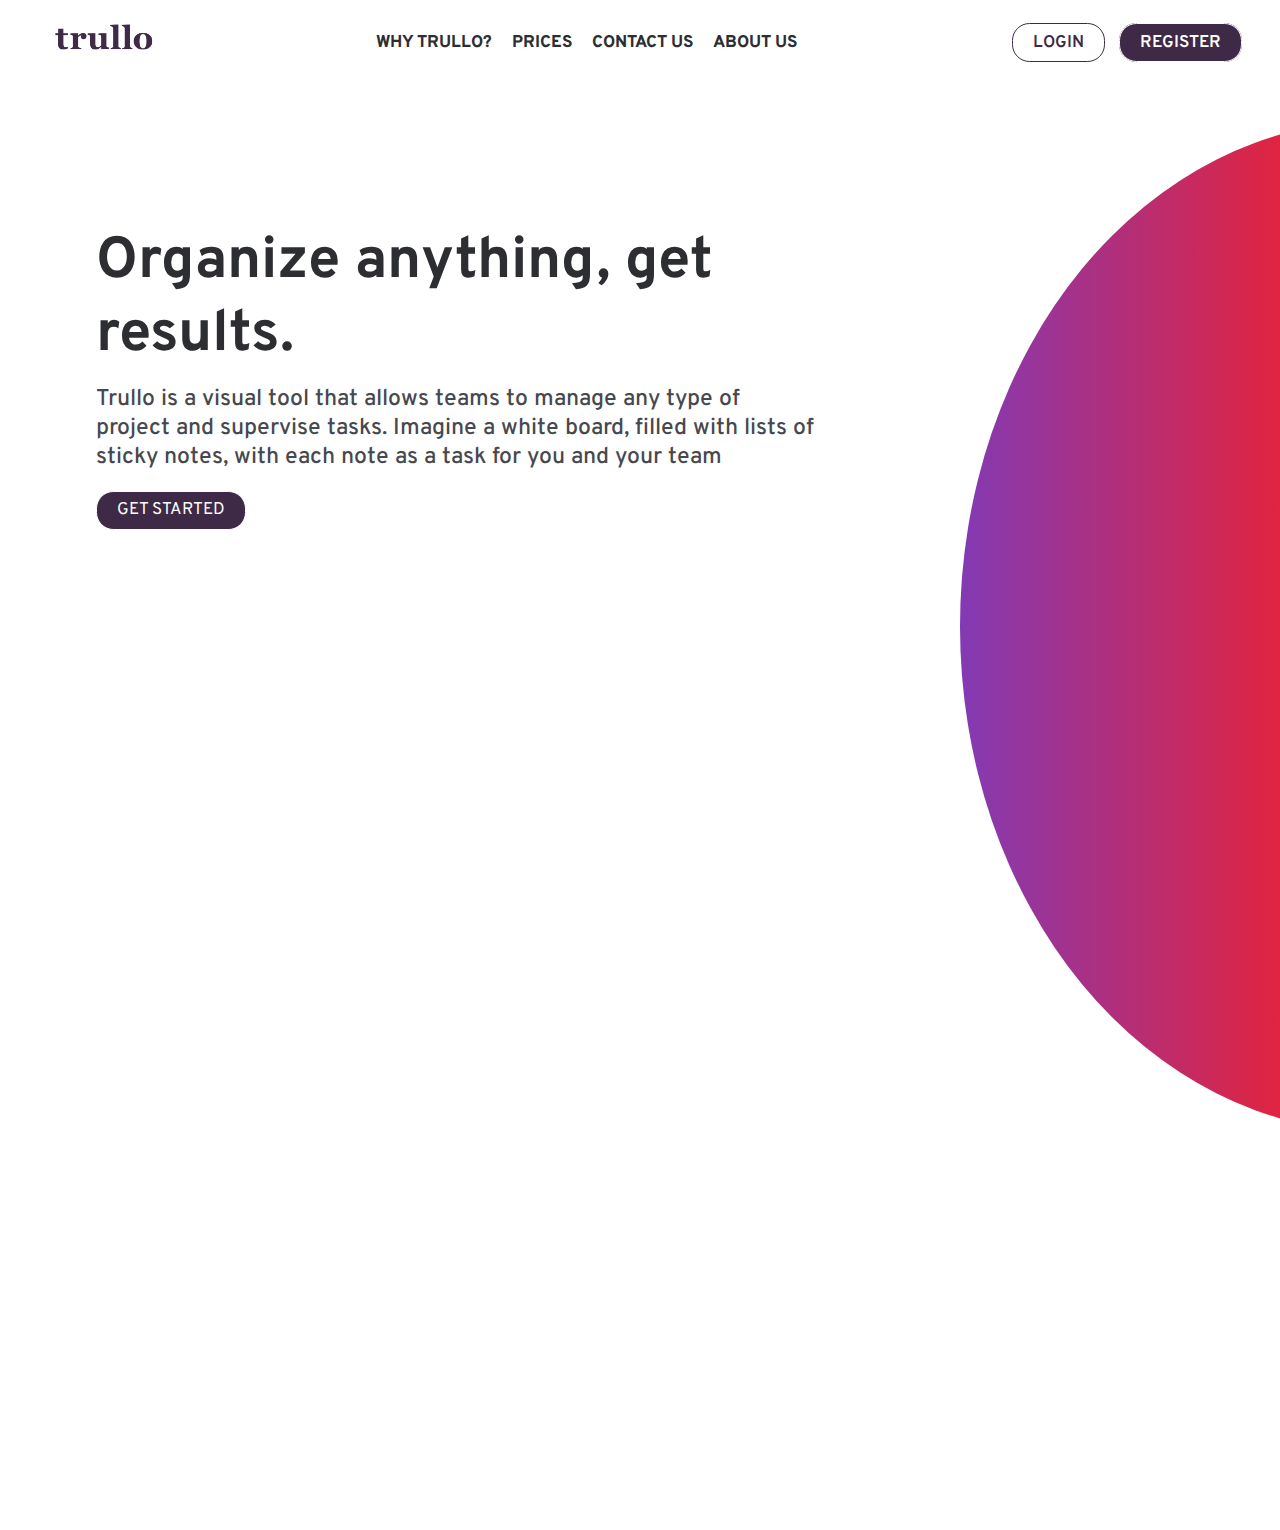
==== index.html @ 257ad3c6 "changes" ====
<!DOCTYPE html>
<html lang="en">
<head>
    <meta charset="UTF-8">
    <meta http-equiv="X-UA-Compatible" content="IE=edge">
    <meta name="viewport" content="width=device-width, initial-scale=1.0">
    <link rel="preconnect" href="https://fonts.googleapis.com">
    <link rel="preconnect" href="https://fonts.gstatic.com" crossorigin>
    <link href="https://fonts.googleapis.com/css2?family=Overpass:wght@100;200;300;400&display=swap" rel="stylesheet">
    <link rel="stylesheet" href="style.css">
    <link rel="icon" href="assets/tlogo.png">
    <title>Home - Trullo</title>

</head>
<body>
    <header class="header">
        <div class="logo">
            <a href="index.html">
                <img src="./assets/trullo-logo.png" alt="trullo-logo">
            </a>
        </div>
        <nav>
            <ul class="nav-links">
                <li><a href="html/why.html">WHY TRULLO?</a></li>
                <li><a href="html/prices.html">PRICES</a></li>
                <li><a href="html/contact.html">CONTACT US</a></li>
                <li><a href="html/about.html">ABOUT US</a></li>
            </ul> 
        </nav>
        <div class="buttons">
            <a href="html/log-in.html" class="log-in-btn">LOGIN</a>
            <a href="html/sign-in.html" class="sign-in-btn">REGISTER</a>
        </div>
    </header>
    </nav>
    <main>
    <div class="main">
        <div class="titles">
        <h1 class="title">Organize anything, get<br>results.</h1>
        <p class="subtitle">Trullo is a visual tool that allows teams to manage any type of<br>project and supervise tasks. Imagine a white board, filled with lists of<br>sticky notes, with each note as a task for you and your team</p>
        <a href="" class="get-btn">GET STARTED</a>
        </div>
        <div class="circle"></div>
        <div class="bar"></div>
    </div>
    </main>
</body>
</html>
---- style.css ----
* {
    box-sizing: border-box;
    padding: 0;
    margin: 0;
    font-size: 17px;
}

body {
    font-family: 'Overpass', sans-serif;
    overflow-y: hidden; 
    overflow-x: hidden; 
    
}

.header {
    display: flex;
    justify-content: space-between;
    align-items: center;
    height: 85px;
    padding: 5px 3%;
}
.header .logo a img{
    height: 87.5px;
    width: auto;
}

.header .logo {
    cursor: pointer;
}
#nav-links li a{
    font-size: 20px;
}

a:visited, a:active, a:link, .nav-links{
    list-style: none;
    text-decoration: none;
}
.nav-links li{
    margin: 0 10px;

}
.nav-links li a {
    color: #2d2e32;
    font-weight: 750;
}

.nav-links li a:hover{
    color: #919296;
    transition: .3s;


}


.nav-links{
    display: flex;
    text-decoration: none;
}

.log-in-btn{
    font-weight: 600;
    color: #3e2a46;
    padding: 7.5px;
    padding-left: 20px;
    padding-right: 20px;
    margin-right: 10px;
    border: 1px solid #3e2a46;
}

.log-in-btn:hover{
    background-color: #3e2a46;
    color: #ffffff;
    transition: .3s;
}

.sign-in-btn {
    font-weight: 600;
    color: #ffffff;
    padding: 7.5px;
    padding-left: 20px;
    padding-right: 20px;
    background-color: #3e2a46;
    border: 1px solid;
}

.sign-in-btn:hover{
    color: #3e2a46;
    background-color: #ffffff;
    transition: .3s;
    border: 1px solid #3e2a46;

}


.get-btn {
    font-weight: 400;
    color: #ffffff;
    padding: 6px 27.5px;
    background-color: #3e2a46;
    border: 1px solid;
    border-radius: 17.5px;
    margin-left: 7.5%;  
    display:inline-block;
    margin-top: 1.5%;
    padding: 7.5px;
    padding-left: 20px;
    padding-right: 20px;
}

.get-btn:hover{
    color: #3e2a46;
    background-color: #ffffff;
    transition: .3s;
    border: 1px solid #3e2a46;
}


.sign-in-btn, .log-in-btn {
    border-radius: 17.5px;
}


.main{
    position: relative;
    overflow: hidden;

}


.title{
    font-size: 58px;
    color: #2d2e32;
    margin-top: 11%;
    margin-left: 7.5%;  
}

.title2{
  font-size: 45px;
  color: #2d2e32;
  margin-left: 15%;  
  position: absolute
}


.subtitle{
    font-weight: 500;
    font-size: 23px;
    color: #46484E;
    margin-left: 7.5%;
    margin-top: 1%;
}

.subtitle2{
    font-weight: 500;
    font-size: 23px;
    color: #46484E;
    margin-left: 7.5%;
    line-height: 31px;
    margin-top: 1%;
}

.subtitle3{
  font-weight: 500;
  font-size: 22.5px;
  color: #46484E;
  margin-left: 15%;
  position: absolute;
  margin-top: 12.5%;
}

.circle {
    background: rgb(131,58,180);
    background: linear-gradient(90deg, rgba(131,58,180,1) 0%, rgba(253,29,29,1) 50%, rgba(252,176,69,1) 100%);
    border-radius: 50%;
    height: 70%;
    width: 65%;
    position: absolute; left: 75%; top: 2.5%;
    overflow: hidden;
}

.img{
    position: absolute; left: 53%; top: 7.5%;
    z-index: 50;


}


.bar{
    height: 1000px;
}

.form-cn{
  position: relative;
}

.form-contact{
  position: absolute; left: 10%;
  width:340px;
  height:440px;
  background:#ffffff;
  border-radius:22.5px;
  box-shadow:0 0 15px -7.5px#000;
  margin-top: 6%;
  margin-left: 35%;
  margin-right: auto;
  padding:20px 30px;
  max-width:calc(100vw - 40px);
  box-sizing:border-box;
  position:relative
}

.h2-cn{
  margin:10px 0;
  padding-bottom:10px;
  width:180px;
  color:#3e2a46;
  border-bottom:3px solid #3e2a46;
}

.input-cn{
  width:100%;
  padding:10px;
  box-sizing:border-box;
  background:none;
  outline:none;
  resize:none;
  border:0;
  transition:all .3s;
  border-bottom:2px solid #3e2a46
}

.input-cn:focus{
  border-bottom:2px solid #78788c
}

.p-cn:before{
  content:attr(type);
  display:block;
  margin:28px 0 0;
  font-size:14px;
  color:#3e2a46
}

.btn-cn{
  margin-top: 10%;
  margin-left: 20%;
}


























/* Pagina de Precios */

.containerp{
    display: flex;
    align-items: center;
    justify-content: center;
    min-height: 90vh;
}

.wrapper{
  max-width: 1090px;
  width: 100%;
  margin: auto;
  display: flex;
  flex-wrap: wrap;
  justify-content: space-between;
}
.wrapper .table{
  background: #fff;
  width: calc(33% - 20px);
  padding: 30px 30px;
  position: relative;
  box-shadow: 0 5px 10px rgba(0,0,0,0.3);
  text-align: center;
  border-radius: 25px;
}
.table .price-section{
  display: flex;
  justify-content: center;
}
.table .price-area{
  height: 120px;
  width: 120px;
  border-radius: 50%;
  padding: 2px;
}

.aj_p{
  text-align: center;
}

p.aj_des {
  color: grey;
  padding-bottom: 30px;
  font-size: 14px;
}

.table.premium {
  margin: -20px;
}

.premium_all {
  padding-top: 22px;
}

.price-area .inner-area{
  height: 100%;
  width: 100%;
  line-height: 117px;
  text-align: center;
  color: #fff;
  position: relative;
}

.price-area .inner-area .text{
  font-size: 25px;
  font-weight: 400;
  position: absolute;
  top: -10px;
  left: 5px;
}

.price-area .inner-area .price{
  font-size: 45px;
  font-weight: 500;
  margin-left: 16px;
}

.table .package-name{
  width: 100%;
  height: 2px;
  margin :35px 0;
  position: relative;
}

.table .features li{
  margin-bottom: 15px;
  list-style: none;
  display: flex;
  justify-content: space-between;
}

.features li .list-name{
  font-size: 17px;
  font-weight: 400;
}

.features li .icon{
  font-size: 15px;
}

.features li .icon.check{
  color: #3e2a46;
}

.features li .icon.cross{
  color: #3e2a46;
}

.table .btn{
  width: 100%;
  display: flex;
  justify-content: center;
}

.table .btn button{
  width: 80%;
  height: 50px;
  color: #fff;
  font-size: 20px;
  font-weight: 500;
  border: none;
  outline: none;
  border-radius: 25px;
  cursor: pointer;
  transition: all 0.3s ease;
}

.table .btn button:hover{
  border-radius: 17.5px;
}

.basic ::selection,
.basic .price-area,
.basic .inner-area,
.basic .head_tab h2{
  color:#3e2a46;
}

.basic .btn button{
  background: #3e2a46;
  color: #fff;
  margin-top: -75px;
}

.basic .btn button:hover{
  background: #805991;
  color: #fff;
}

.premium ::selection,
.premium .price-area,
.premium .inner-area,
.premium .head_tab h2{
  color:#3e2a46;
}

.premium .btn button{
  background: #3e2a46;
  color: #fff;
  margin-top: -75px;
}

.premium .btn button:hover{
  background: #805991;
  color: #fff;
}

.ultimate ::selection,
.ultimate .price-area,
.ultimate .inner-area,
.ultimate .head_tab h2{
  color:#3e2a46;
}

.ultimate .btn button{
  background: #3e2a46;
  color: #fff;
  margin-top: -75px;
}

.ultimate .btn button:hover{
  background: #805991;
  color: #fff;
}

@media (max-width:756px){
  .wrapper .table{
    width: 100%;
  }

  .table.premium{
    margin: 40px 0px;
  }
  .table.ultimate{
    margin: 0px;
  }
}

::selection{
  color:#fff;
}

.table .ribbon{
  width: 150px;
  height: 150px;
  position: absolute;
  top: -10px;
  left: -10px;
  overflow: hidden;
}

.table .ribbon::before,
table .ribbon::after{
  position: absolute;
  content: "";
  z-index: -1;
  display: block;
  border: 7px solid #3e2a46;
  border-top-color: transparent;
  border-left-color: transparent;
}

.table .ribbon::before{
  top: 0px;
  right: 15px;
}

.table .ribbon::after{
  bottom: 15px;
  left: 0px;
}

.table .ribbon span{
  position: absolute;
  top:30px;
  right: 0;
  transform: rotate(-45deg);
  width: 200px;
  background: #3e2a46;
  padding: 10px 0;
  color: #fff;
  text-align: center;
  font-size: 17px;
  box-shadow: 0 5px 10px rgba(0,0,0,0.5);
}
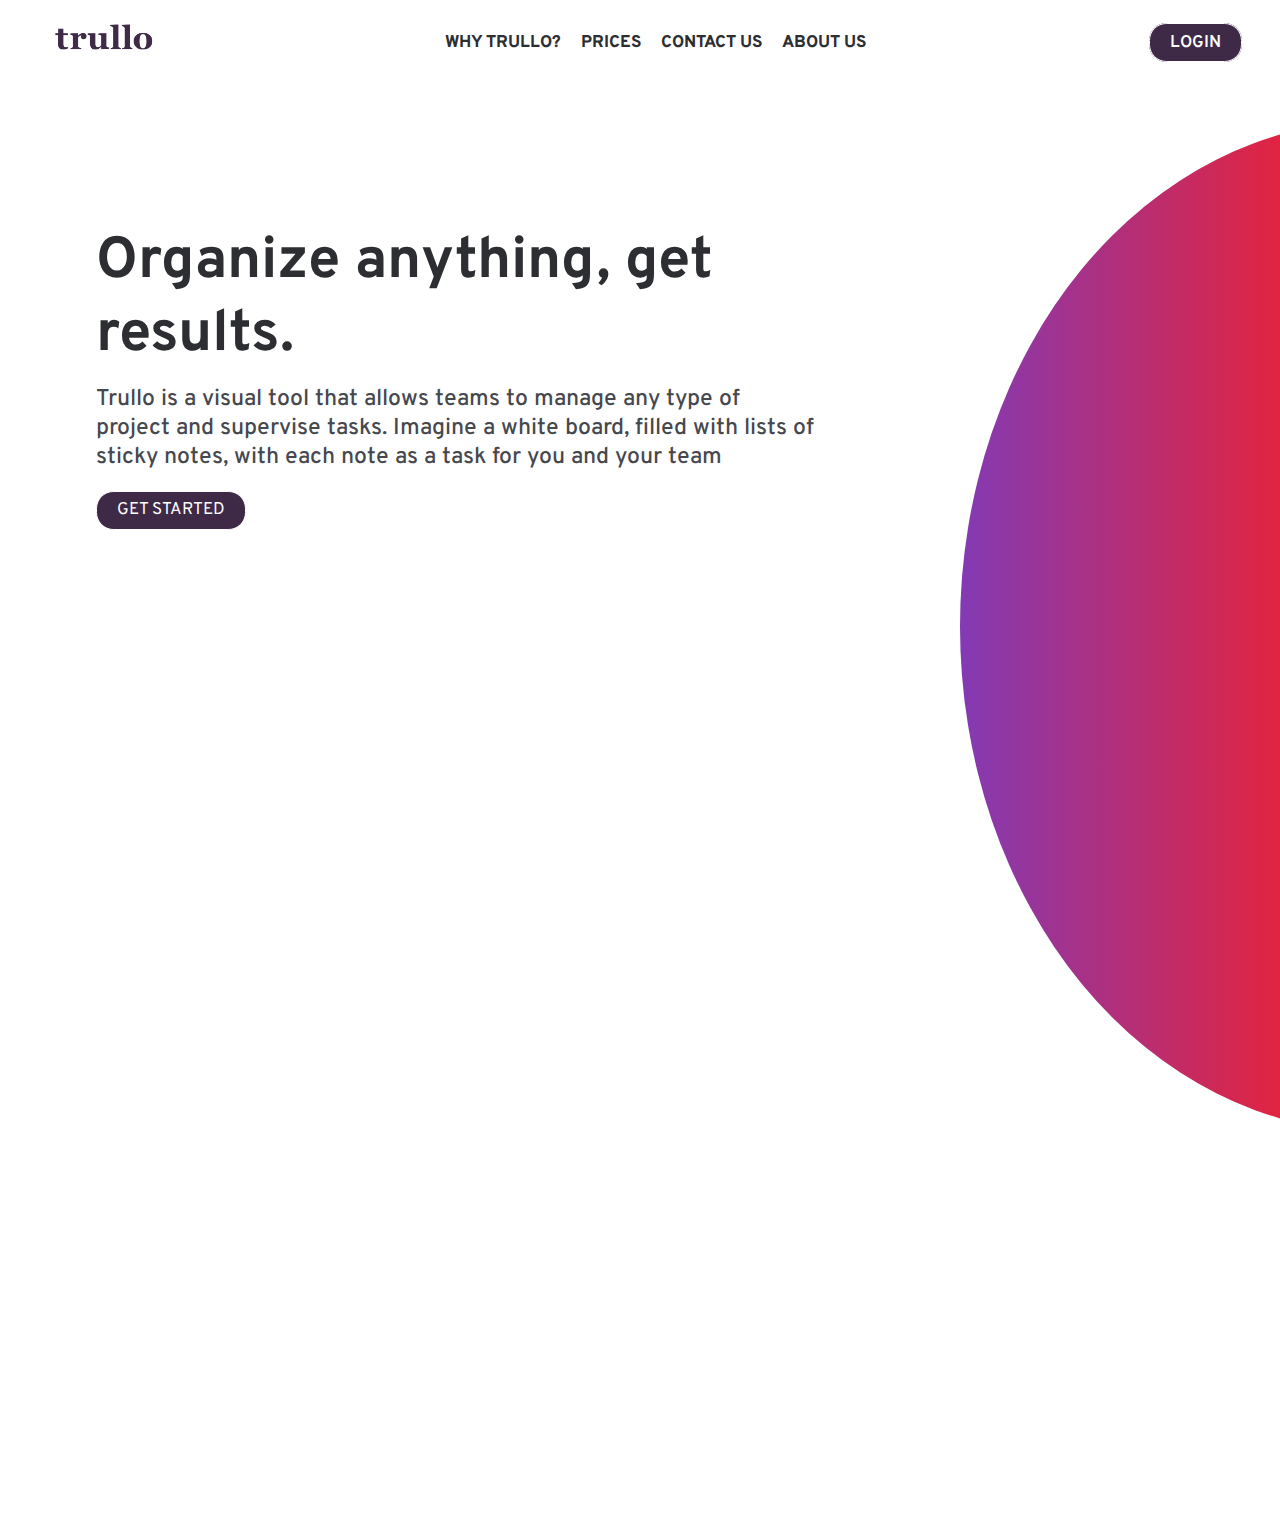
==== commit d4013231: "facu" ====
--- a/index.html
+++ b/index.html
@@ -28,8 +28,7 @@
             </ul> 
         </nav>
         <div class="buttons">
-            <a href="html/log-in.html" class="log-in-btn">LOGIN</a>
-            <a href="html/sign-in.html" class="sign-in-btn">REGISTER</a>
+            <a href="html/register.html" class="sign-in-btn">LOGIN</a>
         </div>
     </header>
     </nav>
@@ -38,7 +37,7 @@
         <div class="titles">
         <h1 class="title">Organize anything, get<br>results.</h1>
         <p class="subtitle">Trullo is a visual tool that allows teams to manage any type of<br>project and supervise tasks. Imagine a white board, filled with lists of<br>sticky notes, with each note as a task for you and your team</p>
-        <a href="" class="get-btn">GET STARTED</a>
+        <a href="html/prices.html" class="get-btn">GET STARTED</a>
         </div>
         <div class="circle"></div>
         <div class="bar"></div>
--- a/style.css
+++ b/style.css
@@ -165,7 +165,7 @@
   color: #46484E;
   margin-left: 15%;
   position: absolute;
-  margin-top: 12.5%;
+  margin-top: 10%;
 }
 
 .circle {
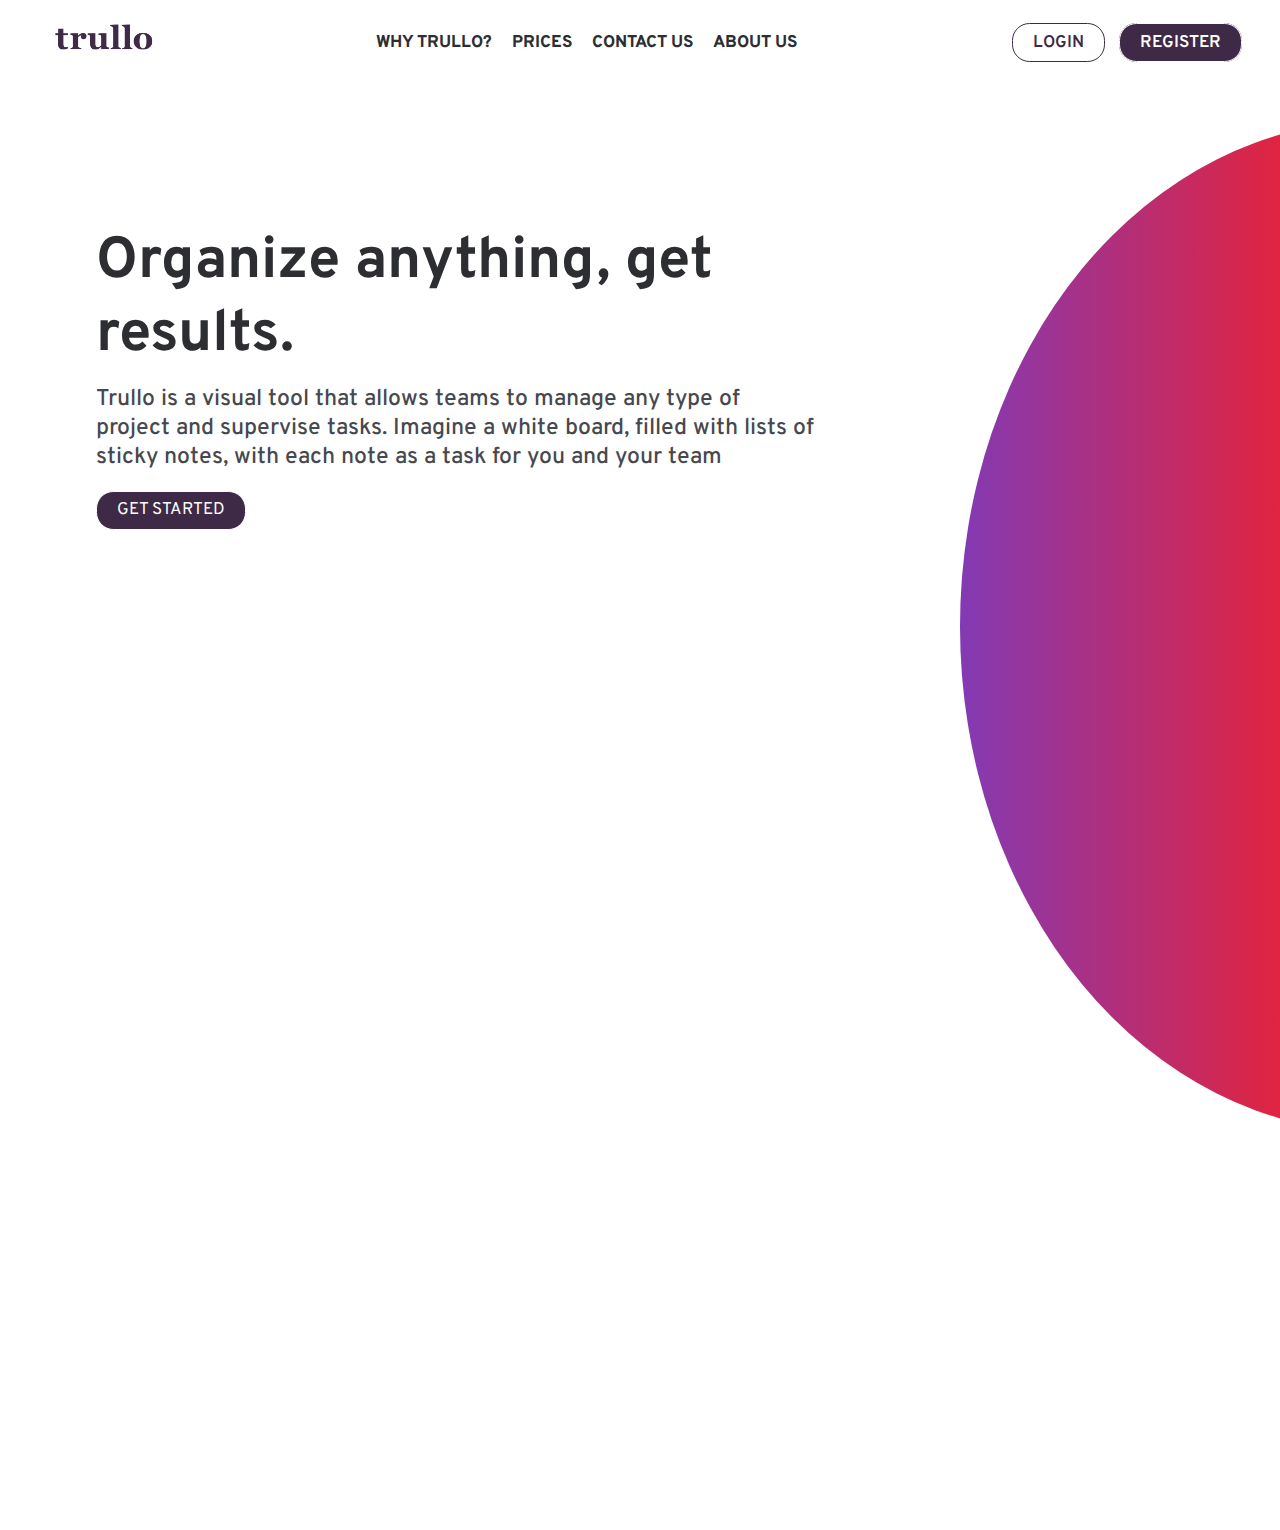
==== commit a471107f: "index" ====
--- a/index.html
+++ b/index.html
@@ -28,7 +28,8 @@
             </ul> 
         </nav>
         <div class="buttons">
-            <a href="html/register.html" class="sign-in-btn">LOGIN</a>
+            <a href="html/log-in.html" class="log-in-btn">LOGIN</a>
+            <a href="html/register.html" class="sign-in-btn">REGISTER</a>
         </div>
     </header>
     </nav>
